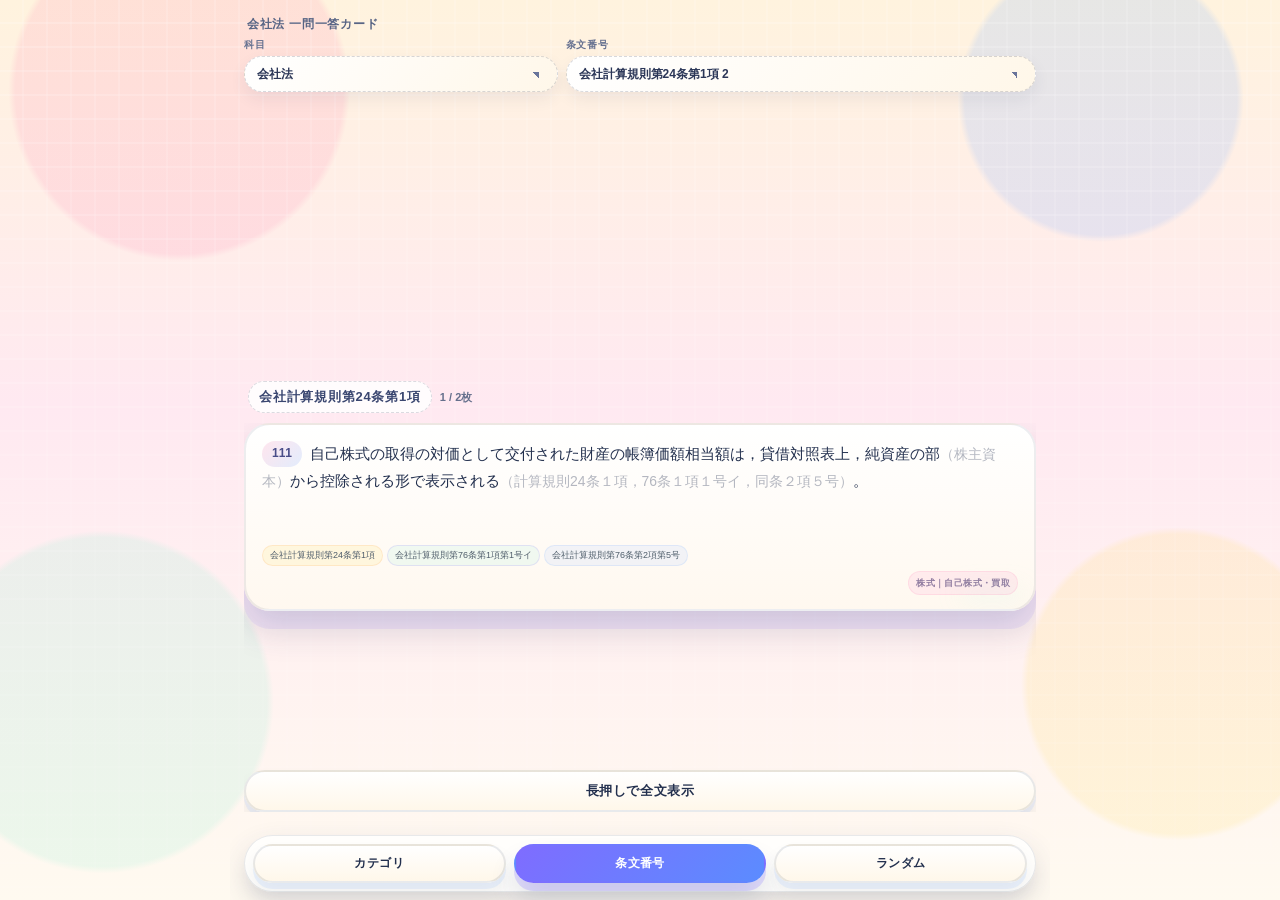
==== index.html @ 509badf1 "Add files via upload" ====
<!doctype html>
<html lang="ja">
<head>
<meta charset="utf-8">
<meta name="viewport" content="width=device-width,initial-scale=1,viewport-fit=cover">
<title>六法ねこカード</title>
<link rel="stylesheet" href="style.css">

<link rel="icon" href="assets/icon.svg" type="image/svg+xml">
<link rel="apple-touch-icon" href="assets/icon-candidate-1.svg">
<link rel="manifest" href="manifest.webmanifest">
<meta name="theme-color" content="#7f6cff">
</head>
<body>
<div class="app">
  <header>
    <div class="topbar"><p class="tinyTitle">会社法 一問一答カード</p></div>
    <div class="selectRow">
      <label class="selectBox">科目<select id="subjectSelect"></select></label>
      <label class="selectBox"><span id="filterLabel">条文番号</span><select id="categorySelect"></select></label>
    </div>
  </header>
  <div class="miniPlayerSlot" aria-hidden="true"><div class="miniPlayerFrame"></div></div>
  <main id="categoryView"></main>
  <main id="randomView" hidden>
    <div class="randomWrap">
      <div class="sectionHead pagerHead randomSpacer" aria-hidden="true"><h2>ランダム</h2><span class="count">&nbsp;</span></div>
      <article id="randomCard" class="randomCard" role="button" aria-label="ランダムカードを読み上げる" tabindex="0"></article>
      <div class="controls">
        <button id="shrinkBtnRandom" class="mini shrinkBtn" type="button">長押しで全文表示</button>
      </div>
    </div>
  </main>
  <nav class="bottomNav" aria-label="表示モード切替">
    <button id="categoryBtn" type="button">カテゴリ</button>
    <button id="articleBtn" class="active" type="button">条文番号</button>
    <button id="randomBtn" type="button">ランダム</button>
  </nav>
</div>
<script>window.CARD_FILES = ["cards/company.json"];</script>
<script src="app.js" type="module"></script>
</body>
</html>
---- style.css ----
:root {
    --player-slot:clamp(208px, 31svh, 268px);
    --player-gap:10px;
    --ink:#23304e; --muted:#65708c; --pink:#ff8db6; --mint:#a9f1da; --yellow:#ffe17a; --blue:#91bbff; --purple:#7f6cff;
    --shadow:0 18px 0 rgba(127,108,255,.11), 0 18px 34px rgba(47,63,103,.18); --radius:26px;
  }
  * { box-sizing:border-box; -webkit-tap-highlight-color:transparent; }
  html,body { margin:0; min-height:100%; height:100%; overflow:hidden; }
  body {
    font-family:"Avenir Next","Hiragino Maru Gothic ProN","Hiragino Sans","Yu Gothic UI","Yu Gothic",Meiryo,sans-serif;
    color:var(--ink);
    background:
      radial-gradient(circle at 14% 10%, rgba(255,141,182,.18) 0 12%, transparent 12.5%),
      radial-gradient(circle at 86% 11%, rgba(145,187,255,.22) 0 10%, transparent 10.5%),
      radial-gradient(circle at 8% 78%, rgba(169,241,218,.22) 0 12%, transparent 12.5%),
      radial-gradient(circle at 92% 76%, rgba(255,225,122,.20) 0 11%, transparent 11.5%),
      linear-gradient(180deg, #fff3de 0%, #ffe9f1 45%, #fffaf0 100%);
    overflow-x:hidden; overscroll-behavior:none; overscroll-behavior:none; height:100svh;
  }
  body::before {
    content:""; position:fixed; inset:0; pointer-events:none; z-index:-1; opacity:.5;
    background:
      linear-gradient(transparent 0 22px, rgba(255,255,255,.40) 22px 24px),
      linear-gradient(90deg, transparent 0 22px, rgba(255,255,255,.32) 22px 24px);
    background-size:24px 24px;
    mask-image:linear-gradient(to bottom, rgba(0,0,0,.95), rgba(0,0,0,.35));
  }
  .app { max-width:820px; margin:0 auto; padding:14px 14px calc(88px + env(safe-area-inset-bottom)); height:100svh; display:flex; flex-direction:column; overflow:hidden; position:relative; }
  header { padding:2px 0 0; flex:0 0 auto; }
  main { flex:1 1 auto; min-height:0; overflow:hidden; padding-top:var(--player-slot); }
  .topbar { display:flex; align-items:center; justify-content:space-between; gap:10px; margin-bottom:5px; }
  .tinyTitle { font-size:12px; color:#586585; font-weight:900; letter-spacing:.06em; margin:0 0 0 3px; }
  .toolbar { display:grid; grid-template-columns:1fr 1fr 1fr; gap:8px; margin:8px 0 10px; }

  .bottomNav {
    position:absolute;
    left:14px; right:14px; bottom:calc(8px + env(safe-area-inset-bottom));
    display:grid; grid-template-columns:1fr 1fr 1fr; gap:8px;
    padding:8px;
    border-radius:999px;
    background:rgba(255,255,255,.76);
    border:1px solid rgba(35,48,78,.10);
    backdrop-filter:blur(14px);
    box-shadow:0 12px 28px rgba(47,63,103,.16);
    z-index:30;
  }
  .bottomNav button { padding:9px 7px; font-size:12px; min-width:0; }

  button { appearance:none; border:2px solid rgba(35,48,78,.10); border-radius:999px; padding:11px 14px; background:linear-gradient(180deg, rgba(255,255,255,.96), rgba(255,247,233,.96)); color:var(--ink); font-weight:800; letter-spacing:.04em; cursor:pointer; box-shadow:0 6px 0 rgba(145,187,255,.16), 0 12px 18px rgba(44,58,93,.08); }
  button:active { transform:translateY(2px); box-shadow:0 3px 0 rgba(145,187,255,.16), 0 7px 12px rgba(44,58,93,.08); }
  button.active { background:linear-gradient(135deg, var(--purple), #5b8cff); color:white; border-color:transparent; box-shadow:0 8px 0 rgba(127,108,255,.22), 0 18px 26px rgba(57,74,121,.16); }
  
  
  .miniPlayerSlot {
    display:none;
    height:var(--player-slot);
    margin-bottom:var(--player-gap);
  }
  .hasMiniPlayer .miniPlayerSlot {
    display:block;
    flex:0 0 auto;
  }
  .miniPlayerFrame {
    width:100%;
    height:100%;
    border-radius:28px;
    overflow:hidden;
    background:rgba(255,255,255,.72);
    box-shadow:0 18px 30px rgba(47,63,103,.14);
  }

  .selectRow {
    display:grid;
    grid-template-columns:0.9fr 1.35fr;
    gap:8px;
    margin:5px 0 4px;
  }
  .selectBox {
    display:flex;
    flex-direction:column;
    gap:4px;
    font-size:10px;
    font-weight:900;
    letter-spacing:.08em;
    color:#667190;
  }
  .selectBox select {
    width:100%;
    appearance:none;
    border:1px dashed rgba(35,48,78,.18);
    border-radius:999px;
    padding:10px 32px 10px 12px;
    color:#2b3657;
    background:
      linear-gradient(45deg, transparent 50%, #69749a 50%) calc(100% - 18px) 54% / 6px 6px no-repeat,
      linear-gradient(135deg, #fff, #fff7e9);
    font-size:12px;
    font-weight:900;
    box-shadow:0 7px 16px rgba(47,63,103,.08);
  }

  .chips { display:flex; overflow:auto; gap:7px; padding:0 0 2px; scrollbar-width:none; }
  .chips::-webkit-scrollbar { display:none; }
  .chip { flex:0 0 auto; text-decoration:none; white-space:nowrap; font-size:11px; font-weight:800; color:#475372; padding:7px 10px; border-radius:999px; border:1px dashed rgba(35,48,78,.18); background:rgba(255,255,255,.84); }
  .section { margin:18px 0 26px; scroll-margin-top:10px; }
  .sectionHead { display:flex; align-items:center; gap:8px; margin:0 4px 10px; flex-wrap:wrap; }
  .sectionHead h2 { margin:0; font-size:13px; letter-spacing:.06em; font-weight:900; color:#3a4670; padding:6px 10px; border-radius:999px; background:rgba(255,255,255,.84); border:1px dashed rgba(35,48,78,.16); }
  .count { color:var(--muted); font-size:11px; font-weight:900; }
  .cards { display:grid; gap:13px; }
  .card { position:relative; padding:16px 16px 14px; border-radius:var(--radius); background:linear-gradient(180deg, rgba(255,255,255,.97), rgba(255,248,239,.97)); border:2px solid rgba(35,48,78,.08); box-shadow:var(--shadow); line-height:1.83; font-size:16px; transition:transform .18s ease, box-shadow .18s ease; }
  .card::after { content:""; position:absolute; inset:auto 10px 8px auto; width:64px; height:12px; border-radius:999px; background:rgba(169,241,218,.18); filter:blur(12px); }
  .card:active { transform:translateY(2px) scale(.992); box-shadow:0 10px 0 rgba(127,108,255,.10), 0 14px 20px rgba(47,63,103,.12); }
  .num { display:inline-flex; align-items:center; justify-content:center; min-width:38px; height:26px; margin-right:8px; padding:0 10px; border-radius:999px; background:linear-gradient(135deg, rgba(255,141,182,.22), rgba(145,187,255,.26)); color:#4a4d88; font-size:12px; font-weight:900; vertical-align:2px; }
  .paren { color:rgba(35,48,78,.34); font-size:.93em; }
  
  .tagDock {
    margin-top:auto;
    padding-top:8px;
    display:flex;
    flex-direction:column;
    gap:5px;
    flex:0 0 auto;
    opacity:.86;
  }
  .tagDock .refs, .tagDock .randomRefs {
    display:flex;
    flex-wrap:wrap;
    gap:4px;
    margin-top:0;
  }
  .tagDock .refLabel { display:none; }
  .tagDock .ref {
    font-size:9px;
    line-height:1.25;
    padding:4px 7px;
    border-radius:999px;
  }
  .tagDock .metaRow {
    margin-top:0;
    justify-content:flex-end;
  }
  .tagDock .mark {
    font-size:9px;
    padding:3px 7px;
    opacity:.86;
  }
  .is-shrunk .tagDock,
  .is-shrunk .refs,
  .is-shrunk .randomRefs,
  .is-shrunk .metaRow,
  .is-shrunk .randomCat {
    display:none !important;
  }

  .is-shrunk .tagDock {
    display:none !important;
  }
  .is-shrunk .cardBody,
  .is-shrunk .randomBody {
    flex:1 1 auto !important;
    max-height:100% !important;
  }


  .metaRow { display:flex; align-items:center; justify-content:space-between; gap:10px; margin-top:12px; flex-wrap:wrap; }
  .mark { display:inline-flex; align-items:center; gap:6px; font-size:10px; color:#6b5184; background:rgba(255,208,225,.48); border:1px solid rgba(255,141,182,.24); border-radius:999px; padding:4px 9px; font-weight:900; letter-spacing:.04em; }
  .refs { display:flex; flex-wrap:wrap; gap:7px; margin-top:10px; }
  .refLabel { width:100%; font-size:10px; font-weight:900; letter-spacing:.08em; color:#677395; margin-bottom:-1px; }
  .ref { display:inline-flex; align-items:center; font-size:11px; line-height:1.35; padding:6px 9px; border-radius:14px; background:rgba(145,187,255,.15); color:#345; border:1px solid rgba(145,187,255,.24); }
  .ref:nth-child(3n+2) { background:rgba(255,225,122,.22); border-color:rgba(255,179,107,.25); }
  .ref:nth-child(3n) { background:rgba(169,241,218,.20); border-color:rgba(127,108,255,.18); }
  .randomWrap { height:100%; display:flex; flex-direction:column; justify-content:flex-start; gap:8px; min-height:0; overflow:hidden; padding-top:6px; }
  .randomCard {
    position:relative;
    min-height:0;
    max-height:100%;
    flex:1 1 auto;
    overflow:hidden;
    display:flex;
    flex-direction:column;
    justify-content:flex-start;
    padding:24px 20px 18px;
    border-radius:34px;
    background:linear-gradient(180deg, rgba(255,255,255,.98), rgba(255,244,230,.98));
    border:2px solid rgba(35,48,78,.10);
    box-shadow:0 12px 0 rgba(255,141,182,.12), 0 18px 34px rgba(47,63,103,.16);
    font-size:clamp(16px,4.4vw,23px);
    line-height:1.72;
    touch-action:pan-y;
    transition:transform .22s cubic-bezier(.2,.8,.2,1), opacity .18s ease;
  }
  .randomCard.fly { transform:translateY(-112%) rotate(-2deg); opacity:0; }
  .randomCard.enter { transform:translateY(28%) rotate(2deg); opacity:.35; }
  .randomMeta { margin-bottom:12px; display:flex; justify-content:space-between; align-items:center; gap:10px; font-size:11px; color:var(--muted); font-weight:900; letter-spacing:.06em; }
  .randomCat { color:#4e4a86; background:rgba(255,208,225,.5); border:1px solid rgba(255,141,182,.22); border-radius:999px; padding:6px 10px; }
  .randomRefs { display:flex; flex-wrap:wrap; gap:7px; margin-top:16px; }
  .hint { display:none !important; }
  .controls { display:grid; grid-template-columns:1fr; gap:8px; flex:0 0 auto; margin-top:0; }
  .mini { font-size:12px; padding:10px 12px; }
  .shrinkBtn { font-size:13px; padding:10px 14px; }
  .is-shrunk .pagerCard, .is-shrunk .randomCard { font-size:clamp(13px,3.5vw,17px) !important; line-height:1.56 !important; }
  .is-shrunk .cardBody, .is-shrunk .randomBody { padding-bottom:20px; }
  .is-shrunk .randomBody .num,
  .is-shrunk .cardBody .num,
  .is-shrunk .num {
    transform:none !important;
    min-width:38px !important;
    height:26px !important;
    font-size:12px !important;
    line-height:26px !important;
    padding:0 10px !important;
    vertical-align:2px !important;
  }
  .playing { outline:3px solid rgba(127,108,255,.26); outline-offset:4px; }
  .is-shrunk .refs { display:none !important; }
  .is-shrunk .ref { padding:6px 10px; font-size:12px; }
  .is-shrunk 
  .tagDock {
    margin-top:auto;
    padding-top:8px;
    display:flex;
    flex-direction:column;
    gap:5px;
    flex:0 0 auto;
    opacity:.86;
  }
  .tagDock .refs, .tagDock .randomRefs {
    display:flex;
    flex-wrap:wrap;
    gap:4px;
    margin-top:0;
  }
  .tagDock .refLabel { display:none; }
  .tagDock .ref {
    font-size:9px;
    line-height:1.25;
    padding:4px 7px;
    border-radius:999px;
  }
  .tagDock .metaRow {
    margin-top:0;
    justify-content:flex-end;
  }
  .tagDock .mark {
    font-size:9px;
    padding:3px 7px;
    opacity:.86;
  }
  .is-shrunk .tagDock,
  .is-shrunk .refs,
  .is-shrunk .randomRefs,
  .is-shrunk .metaRow,
  .is-shrunk .randomCat {
    display:none !important;
  }

  .is-shrunk .tagDock {
    display:none !important;
  }
  .is-shrunk .cardBody,
  .is-shrunk .randomBody {
    flex:1 1 auto !important;
    max-height:100% !important;
  }


  .metaRow { margin-top:8px; }
  .chip.active { background:linear-gradient(135deg, var(--purple), #5b8cff); color:#fff; border-color:transparent; }
  .pagerWrap { height:100%; display:flex; flex-direction:column; justify-content:flex-start; gap:8px; min-height:0; overflow:hidden; padding-top:6px; }
  .pagerHead { margin-bottom:2px; }

  .randomSpacer {
    visibility:hidden;
    pointer-events:none;
  }

  .pagerStage { position:relative; flex:1 1 auto; min-height:0; display:flex; align-items:flex-start; overflow:hidden; }
  .pagerCard {
    min-height:0;
    width:100%;
    flex:1 1 auto;
    max-height:100%;
    display:flex;
    flex-direction:column;
    overflow:hidden;
    font-size:clamp(16px,4.5vw,21px);
    line-height:1.78;
    touch-action:pan-y;
  }
  .pagerCard.slide-next { animation:pagerNext .22s ease; }
  .pagerCard.slide-prev { animation:pagerPrev .22s ease; }
  @keyframes pagerNext { from { transform:translateY(30px); opacity:.45; } to { transform:translateY(0); opacity:1; } }
  @keyframes pagerPrev { from { transform:translateY(-30px); opacity:.45; } to { transform:translateY(0); opacity:1; } }
.cardBody, .randomBody {
    transition:padding .12s ease;
    flex:1 1 auto;
    min-height:0;
    max-height:100%;
    overflow-y:auto;
    overflow-x:hidden;
    overscroll-behavior:contain;
    -webkit-overflow-scrolling:touch;
    scroll-behavior:smooth;
    padding-right:6px;
    padding-bottom:42px;
    touch-action:pan-y;
  }
  .cardBody::-webkit-scrollbar, .randomBody::-webkit-scrollbar { width:6px; }
  .cardBody::-webkit-scrollbar-track, .randomBody::-webkit-scrollbar-track {
    background:rgba(255,255,255,.32);
    border-radius:999px;
  }
  .cardBody::-webkit-scrollbar-thumb, .randomBody::-webkit-scrollbar-thumb {
    background:rgba(127,108,255,.36);
    border-radius:999px;
    border:2px solid rgba(255,255,255,.56);
  }
  @media (min-width:720px) { .cards { grid-template-columns:1fr 1fr; } .card { font-size:15px; } }

/* Player-safe layout: expanded Edge/mini-player mode.
   This intentionally reserves vertical space above cards so the expanded player does not cover card text. */
@supports (height: 100svh) {
  body { min-height:100svh; }
}
@media (max-height: 720px) {
  :root { --player-slot:clamp(188px, 28svh, 228px); }
  .pagerCard, .randomCard {
    font-size:clamp(15px,4.1vw,20px);
    line-height:1.66;
  }
  .shrinkBtn { padding:9px 12px; }
  .bottomNav button { padding:8px 6px; }
}
@media (min-height: 820px) {
  :root { --player-slot:clamp(238px, 31svh, 286px); }
}
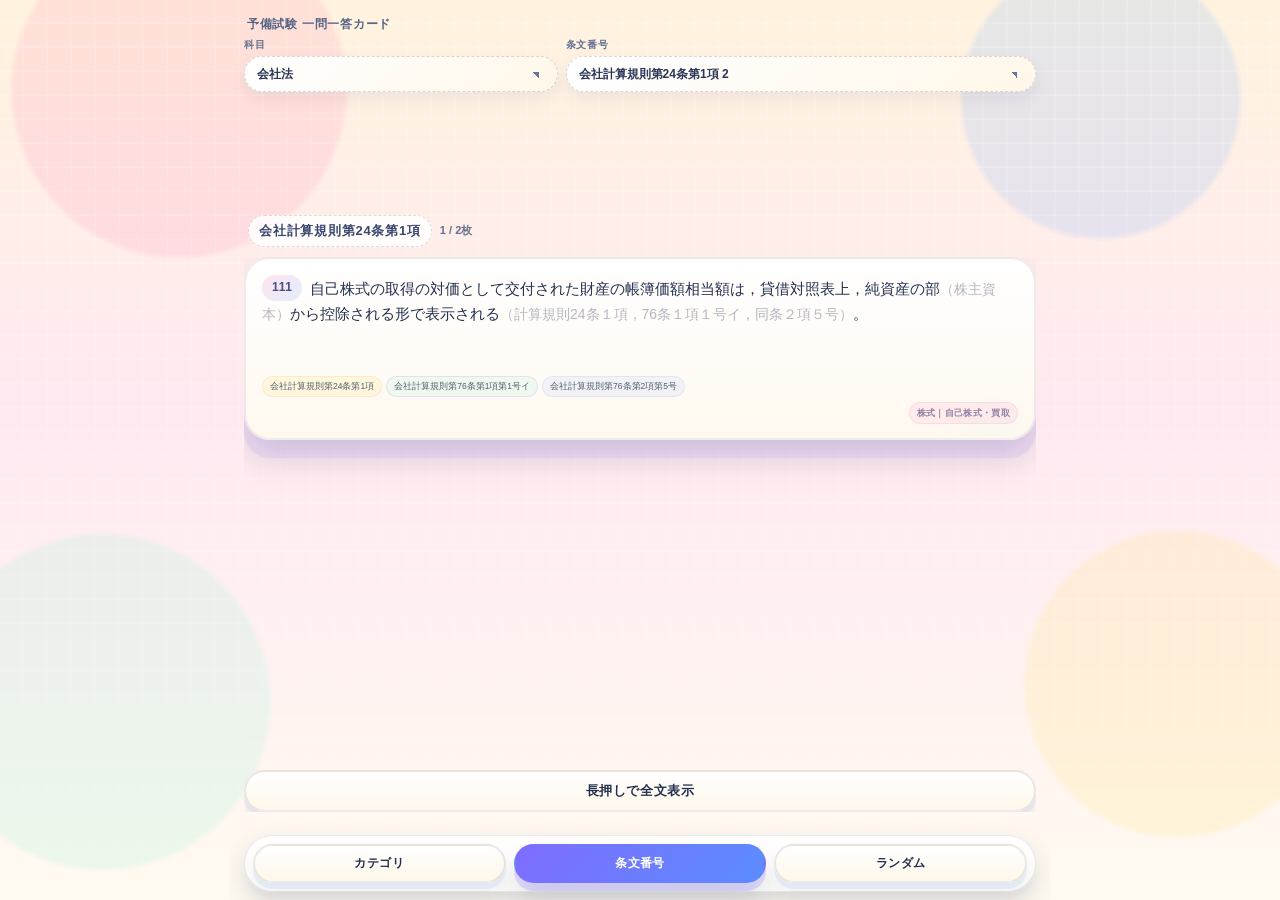
==== commit 05fba91f: "Update app header title" ====
--- a/index.html
+++ b/index.html
@@ -14,7 +14,7 @@
 <body>
 <div class="app">
   <header>
-    <div class="topbar"><p class="tinyTitle">会社法 一問一答カード</p></div>
+    <div class="topbar"><p class="tinyTitle">予備試験 一問一答カード</p></div>
     <div class="selectRow">
       <label class="selectBox">科目<select id="subjectSelect"></select></label>
       <label class="selectBox"><span id="filterLabel">条文番号</span><select id="categorySelect"></select></label>
--- a/style.css
+++ b/style.css
@@ -1,11 +1,16 @@
 :root {
-    --player-slot:clamp(208px, 31svh, 268px);
+    --player-slot:clamp(88px, 12svh, 128px);
     --player-gap:10px;
     --ink:#23304e; --muted:#65708c; --pink:#ff8db6; --mint:#a9f1da; --yellow:#ffe17a; --blue:#91bbff; --purple:#7f6cff;
     --shadow:0 18px 0 rgba(127,108,255,.11), 0 18px 34px rgba(47,63,103,.18); --radius:26px;
   }
   * { box-sizing:border-box; -webkit-tap-highlight-color:transparent; }
-  html,body { margin:0; min-height:100%; height:100%; overflow:hidden; }
+  button, .card, .pagerCard, .randomCard, .cardBody, .randomBody {
+    -webkit-user-select:none;
+    user-select:none;
+    -webkit-touch-callout:none;
+  }
+  html,body { margin:0; min-height:100%; height:100%; overflow:hidden; -webkit-text-size-adjust:100%; text-size-adjust:100%; }
   body {
     font-family:"Avenir Next","Hiragino Maru Gothic ProN","Hiragino Sans","Yu Gothic UI","Yu Gothic",Meiryo,sans-serif;
     color:var(--ink);
@@ -15,7 +20,7 @@
       radial-gradient(circle at 8% 78%, rgba(169,241,218,.22) 0 12%, transparent 12.5%),
       radial-gradient(circle at 92% 76%, rgba(255,225,122,.20) 0 11%, transparent 11.5%),
       linear-gradient(180deg, #fff3de 0%, #ffe9f1 45%, #fffaf0 100%);
-    overflow-x:hidden; overscroll-behavior:none; overscroll-behavior:none; height:100svh;
+    overflow-x:hidden; overscroll-behavior:none; height:100svh;
   }
   body::before {
     content:""; position:fixed; inset:0; pointer-events:none; z-index:-1; opacity:.5;
@@ -130,7 +135,7 @@
   }
   .tagDock .refLabel { display:none; }
   .tagDock .ref {
-    font-size:9px;
+    font-size:8.5px;
     line-height:1.25;
     padding:4px 7px;
     border-radius:999px;
@@ -140,7 +145,7 @@
     justify-content:flex-end;
   }
   .tagDock .mark {
-    font-size:9px;
+    font-size:8.5px;
     padding:3px 7px;
     opacity:.86;
   }
@@ -152,15 +157,12 @@
     display:none !important;
   }
 
-  .is-shrunk .tagDock {
-    display:none !important;
-  }
+  .is-shrunk .tagDock { display:none !important; }
   .is-shrunk .cardBody,
   .is-shrunk .randomBody {
     flex:1 1 auto !important;
     max-height:100% !important;
   }
-
 
   .metaRow { display:flex; align-items:center; justify-content:space-between; gap:10px; margin-top:12px; flex-wrap:wrap; }
   .mark { display:inline-flex; align-items:center; gap:6px; font-size:10px; color:#6b5184; background:rgba(255,208,225,.48); border:1px solid rgba(255,141,182,.24); border-radius:999px; padding:4px 9px; font-weight:900; letter-spacing:.04em; }
@@ -184,8 +186,8 @@
     background:linear-gradient(180deg, rgba(255,255,255,.98), rgba(255,244,230,.98));
     border:2px solid rgba(35,48,78,.10);
     box-shadow:0 12px 0 rgba(255,141,182,.12), 0 18px 34px rgba(47,63,103,.16);
-    font-size:clamp(16px,4.4vw,23px);
-    line-height:1.72;
+    font-size:clamp(15px,4.0vw,19px);
+    line-height: 1.68;
     touch-action:pan-y;
     transition:transform .22s cubic-bezier(.2,.8,.2,1), opacity .18s ease;
   }
@@ -198,7 +200,7 @@
   .controls { display:grid; grid-template-columns:1fr; gap:8px; flex:0 0 auto; margin-top:0; }
   .mini { font-size:12px; padding:10px 12px; }
   .shrinkBtn { font-size:13px; padding:10px 14px; }
-  .is-shrunk .pagerCard, .is-shrunk .randomCard { font-size:clamp(13px,3.5vw,17px) !important; line-height:1.56 !important; }
+  .is-shrunk .pagerCard, .is-shrunk .randomCard { font-size:clamp(13px,3.4vw,16px) !important; line-height:1.52 !important; }
   .is-shrunk .cardBody, .is-shrunk .randomBody { padding-bottom:20px; }
   .is-shrunk .randomBody .num,
   .is-shrunk .cardBody .num,
@@ -212,59 +214,12 @@
     vertical-align:2px !important;
   }
   .playing { outline:3px solid rgba(127,108,255,.26); outline-offset:4px; }
-  .is-shrunk .refs { display:none !important; }
-  .is-shrunk .ref { padding:6px 10px; font-size:12px; }
-  .is-shrunk 
-  .tagDock {
-    margin-top:auto;
-    padding-top:8px;
-    display:flex;
-    flex-direction:column;
-    gap:5px;
-    flex:0 0 auto;
-    opacity:.86;
-  }
-  .tagDock .refs, .tagDock .randomRefs {
-    display:flex;
-    flex-wrap:wrap;
-    gap:4px;
-    margin-top:0;
-  }
-  .tagDock .refLabel { display:none; }
-  .tagDock .ref {
-    font-size:9px;
-    line-height:1.25;
-    padding:4px 7px;
-    border-radius:999px;
-  }
-  .tagDock .metaRow {
-    margin-top:0;
-    justify-content:flex-end;
-  }
-  .tagDock .mark {
-    font-size:9px;
-    padding:3px 7px;
-    opacity:.86;
-  }
-  .is-shrunk .tagDock,
   .is-shrunk .refs,
   .is-shrunk .randomRefs,
   .is-shrunk .metaRow,
-  .is-shrunk .randomCat {
-    display:none !important;
-  }
-
-  .is-shrunk .tagDock {
-    display:none !important;
-  }
-  .is-shrunk .cardBody,
-  .is-shrunk .randomBody {
-    flex:1 1 auto !important;
-    max-height:100% !important;
-  }
-
-
-  .metaRow { margin-top:8px; }
+  .is-shrunk .randomCat,
+  .is-shrunk .tagDock { display:none !important; }
+  .is-shrunk .ref { padding:6px 10px; font-size:12px; }
   .chip.active { background:linear-gradient(135deg, var(--purple), #5b8cff); color:#fff; border-color:transparent; }
   .pagerWrap { height:100%; display:flex; flex-direction:column; justify-content:flex-start; gap:8px; min-height:0; overflow:hidden; padding-top:6px; }
   .pagerHead { margin-bottom:2px; }
@@ -283,8 +238,8 @@
     display:flex;
     flex-direction:column;
     overflow:hidden;
-    font-size:clamp(16px,4.5vw,21px);
-    line-height:1.78;
+    font-size:clamp(15px,4.0vw,19px);
+    line-height: 1.68;
     touch-action:pan-y;
   }
   .pagerCard.slide-next { animation:pagerNext .22s ease; }
@@ -323,15 +278,15 @@
   body { min-height:100svh; }
 }
 @media (max-height: 720px) {
-  :root { --player-slot:clamp(188px, 28svh, 228px); }
+  :root { --player-slot:clamp(68px, 10svh, 104px); }
   .pagerCard, .randomCard {
-    font-size:clamp(15px,4.1vw,20px);
-    line-height:1.66;
+    font-size:clamp(14px,3.7vw,18px);
+    line-height:1.58;
   }
   .shrinkBtn { padding:9px 12px; }
   .bottomNav button { padding:8px 6px; }
 }
 @media (min-height: 820px) {
-  :root { --player-slot:clamp(238px, 31svh, 286px); }
+  :root { --player-slot:clamp(96px, 12.5svh, 140px); }
 }
 
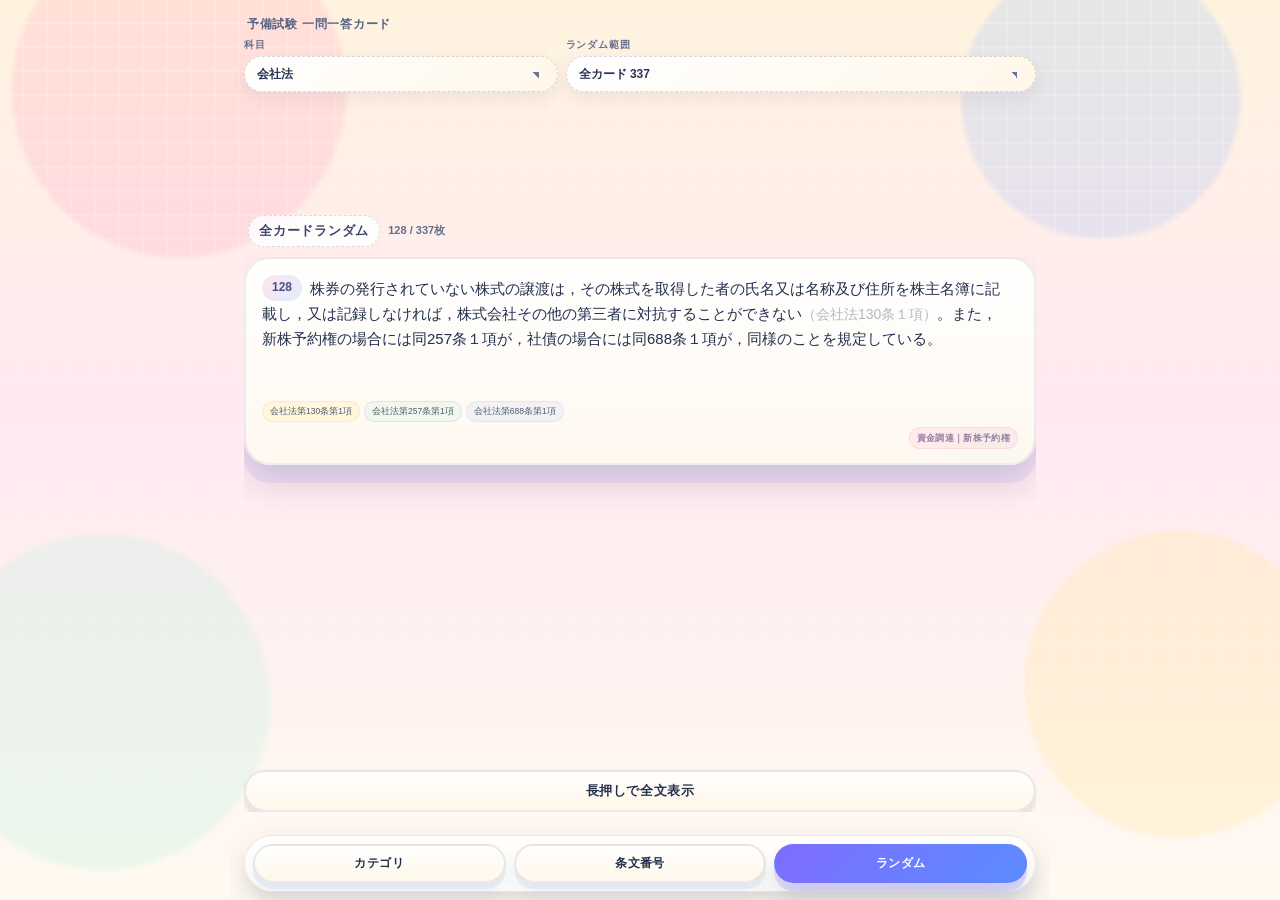
==== commit c59f8763: "Improve random startup and icon links" ====
--- a/index.html
+++ b/index.html
@@ -3,11 +3,11 @@
 <head>
 <meta charset="utf-8">
 <meta name="viewport" content="width=device-width,initial-scale=1,viewport-fit=cover">
-<title>六法ねこカード</title>
+<title>予備試験 一問一答カード</title>
 <link rel="stylesheet" href="style.css">
 
 <link rel="icon" href="assets/icon.svg" type="image/svg+xml">
-<link rel="apple-touch-icon" href="assets/icon-candidate-1.svg">
+<link rel="apple-touch-icon" href="assets/apple-touch-icon.svg">
 <link rel="manifest" href="manifest.webmanifest">
 <meta name="theme-color" content="#7f6cff">
 </head>
@@ -33,11 +33,21 @@
   </main>
   <nav class="bottomNav" aria-label="表示モード切替">
     <button id="categoryBtn" type="button">カテゴリ</button>
-    <button id="articleBtn" class="active" type="button">条文番号</button>
-    <button id="randomBtn" type="button">ランダム</button>
+    <button id="articleBtn" type="button">条文番号</button>
+    <button id="randomBtn" class="active" type="button">ランダム</button>
   </nav>
 </div>
-<script>window.CARD_FILES = ["cards/company.json"];</script>
+<script>window.CARD_FILES = ["cards/company.json", "cards/minso.json", "cards/minso_oral.json", "cards/minso_records.json", "cards/minso_evidence.json", "cards/minso_benron.json"];</script>
 <script src="app.js" type="module"></script>
+<script>
+(() => {
+  const openRandom = () => document.getElementById('randomBtn')?.click();
+  window.addEventListener('load', () => {
+    openRandom();
+    setTimeout(openRandom, 80);
+    setTimeout(openRandom, 260);
+  }, { once: true });
+})();
+</script>
 </body>
 </html>
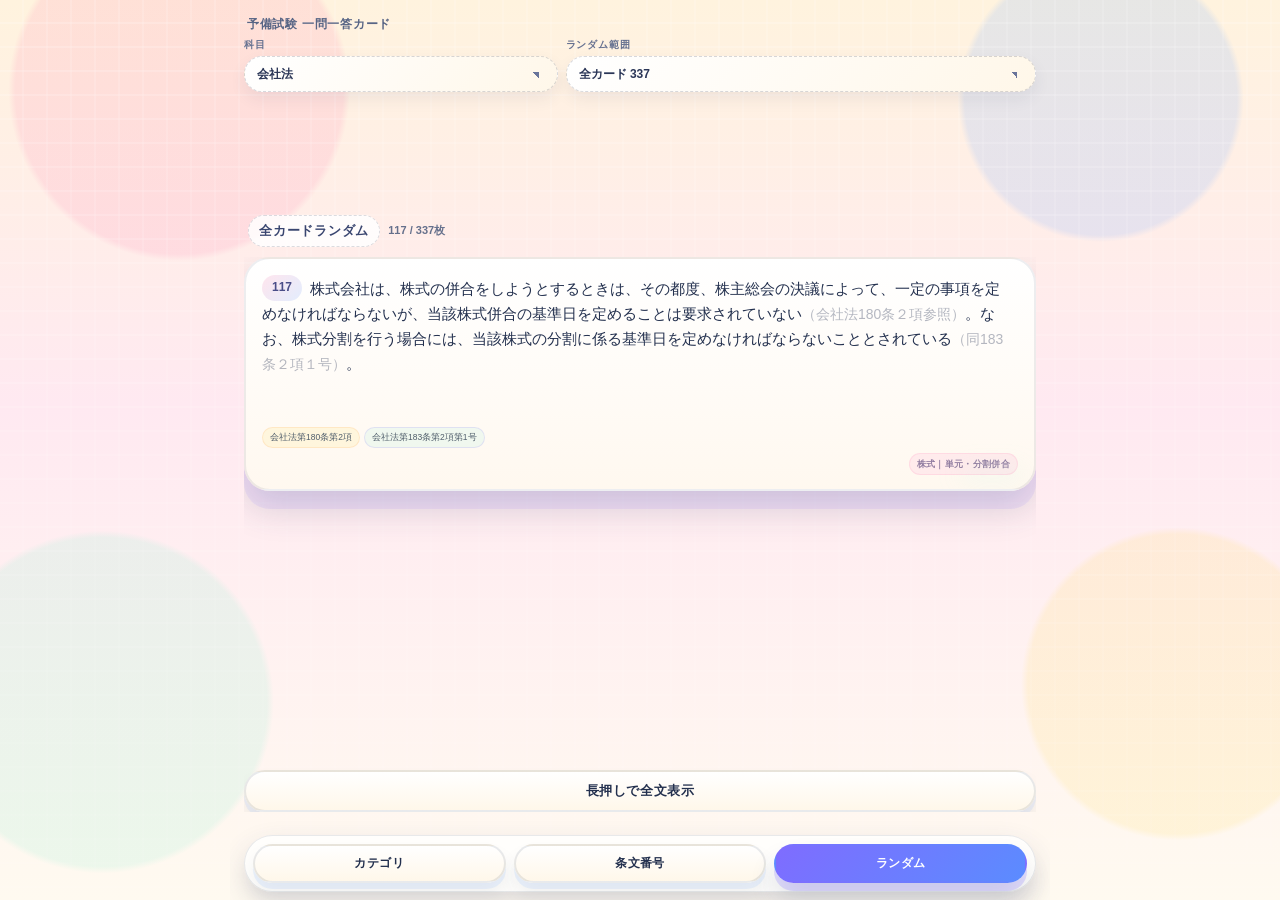
==== commit 20267640: "Make random tab vertical swipes pick from all cards" ====
--- a/index.html
+++ b/index.html
@@ -47,6 +47,39 @@
     setTimeout(openRandom, 80);
     setTimeout(openRandom, 260);
   }, { once: true });
+
+  let sx = 0;
+  let sy = 0;
+  let st = 0;
+  document.addEventListener('touchstart', event => {
+    if (!document.getElementById('randomBtn')?.classList.contains('active')) return;
+    const t = event.changedTouches && event.changedTouches[0];
+    if (!t) return;
+    sx = t.clientX;
+    sy = t.clientY;
+    st = Date.now();
+  }, { capture: true, passive: true });
+
+  document.addEventListener('touchend', event => {
+    if (!document.getElementById('randomBtn')?.classList.contains('active')) return;
+    const stage = event.target && event.target.closest && event.target.closest('#pagerStage');
+    if (!stage) return;
+    const t = event.changedTouches && event.changedTouches[0];
+    if (!t) return;
+    const dx = t.clientX - sx;
+    const dy = t.clientY - sy;
+    const dt = Math.max(Date.now() - st, 1);
+    const absX = Math.abs(dx);
+    const absY = Math.abs(dy);
+    const dist = Math.max(absX, absY);
+    const velocity = dist / dt;
+    const isSwipe = dist >= 26 && (dt <= 300 || velocity >= 0.2);
+    if (isSwipe && absY >= absX * 0.72) {
+      event.preventDefault();
+      event.stopImmediatePropagation();
+      openRandom();
+    }
+  }, { capture: true, passive: false });
 })();
 </script>
 </body>
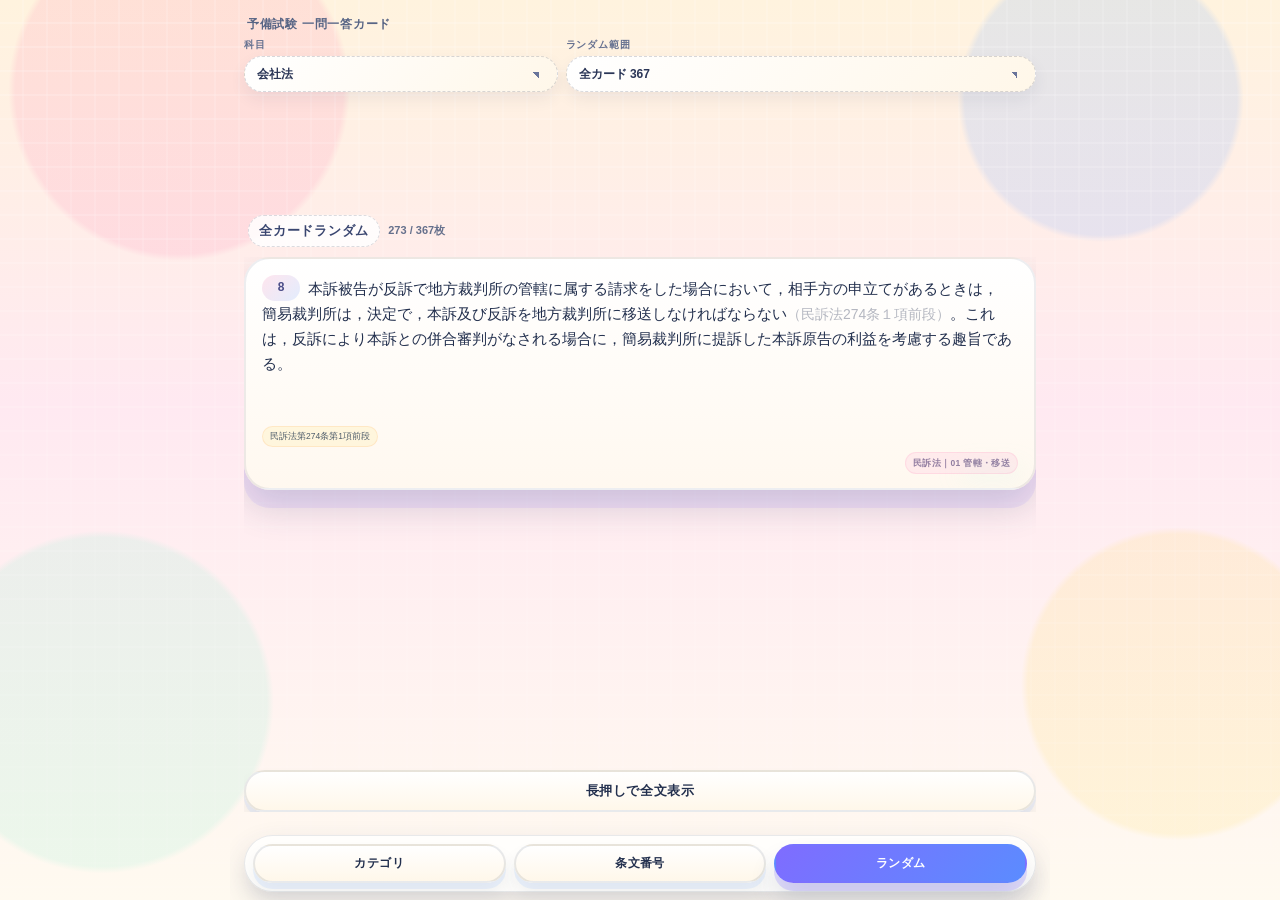
==== commit 1c6719bf: "Load civil procedure procedure cards" ====
--- a/index.html
+++ b/index.html
@@ -37,7 +37,7 @@
     <button id="randomBtn" class="active" type="button">ランダム</button>
   </nav>
 </div>
-<script>window.CARD_FILES = ["cards/company.json", "cards/minso.json", "cards/minso_oral.json", "cards/minso_records.json", "cards/minso_evidence.json", "cards/minso_benron.json"];</script>
+<script>window.CARD_FILES = ["cards/company.json", "cards/minso.json", "cards/minso_oral.json", "cards/minso_records.json", "cards/minso_evidence.json", "cards/minso_benron.json", "cards/minso_procedure.json"];</script>
 <script src="app.js" type="module"></script>
 <script>
 (() => {
